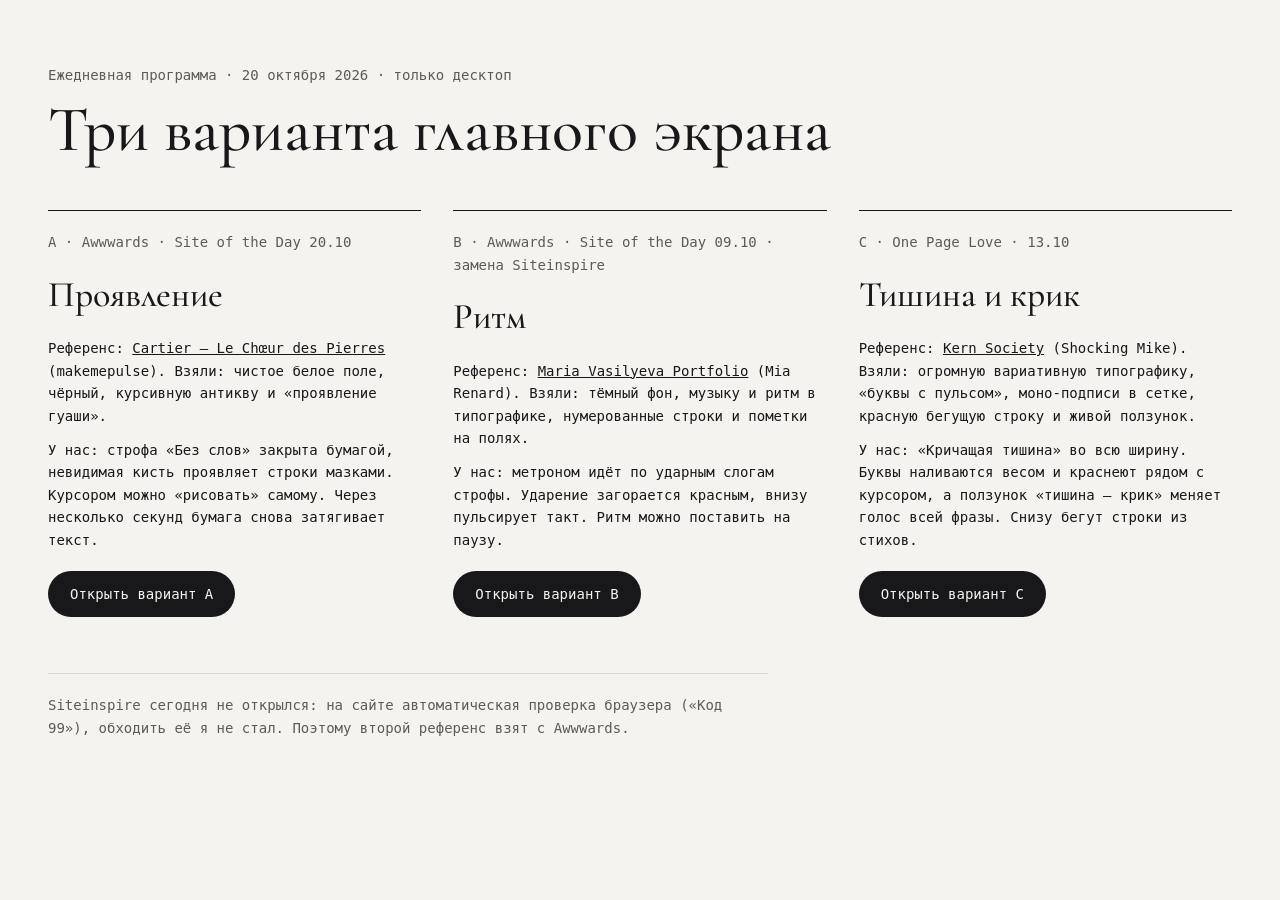
==== drafts/2026-10-20/index.html @ eea4a085 "Черновики Hero на 20.10: три варианта по референсам Co-Authored-By: Claude Opus 5.5 <noreply@anthrop" ====
<!doctype html>
<html lang="ru">
<head>
<meta charset="utf-8">
<meta name="viewport" content="width=device-width, initial-scale=1">
<meta name="robots" content="noindex">
<title>Варианты Hero — 20 октября 2026</title>
<link href="https://fonts.googleapis.com/css2?family=Cormorant+Garamond:wght@500&family=PT+Mono&display=swap" rel="stylesheet">
<style>
  :root { --bg: #f4f3ef; --ink: #18171a; --muted: #5e5b56; --line: #dcd9d2; --accent: #b3261e; }
  * { box-sizing: border-box; margin: 0; padding: 0; }
  body { background: var(--bg); color: var(--ink); font-family: "PT Mono", monospace; font-size: 14px; line-height: 1.6; padding: 64px 48px; }
  a { color: inherit; }
  h1 { font-family: "Cormorant Garamond", serif; font-weight: 500; font-size: 64px; line-height: 1; margin: 12px 0 48px; }
  .muted { color: var(--muted); }
  .grid { display: grid; grid-template-columns: repeat(3, 1fr); gap: 32px; }
  .card { border-top: 1px solid var(--ink); padding-top: 20px; }
  .card h2 { font-family: "Cormorant Garamond", serif; font-weight: 500; font-size: 36px; margin: 6px 0 14px; }
  .card p { margin-bottom: 12px; }
  .open { display: inline-block; margin-top: 8px; padding: 12px 22px; border-radius: 999px; background: var(--ink); color: var(--bg); text-decoration: none; }
  .open:hover { background: var(--accent); }
  .note { margin-top: 56px; max-width: 720px; padding-top: 20px; border-top: 1px solid var(--line); }
</style>
</head>
<body>
  <p class="muted">Ежедневная программа · 20 октября 2026 · только десктоп</p>
  <h1>Три варианта главного экрана</h1>

  <div class="grid">
    <article class="card">
      <p class="muted">A · Awwwards · Site of the Day 20.10</p>
      <h2>Проявление</h2>
      <p>Референс: <a href="https://www.awwwards.com/sites/cartier-le-choeur-des-pierres">Cartier — Le Chœur des Pierres</a> (makemepulse). Взяли: чистое белое поле, чёрный, курсивную антикву и «проявление гуаши».</p>
      <p>У нас: строфа «Без слов» закрыта бумагой, невидимая кисть проявляет строки мазками. Курсором можно «рисовать» самому. Через несколько секунд бумага снова затягивает текст.</p>
      <a class="open" href="a.html">Открыть вариант A</a>
    </article>
    <article class="card">
      <p class="muted">B · Awwwards · Site of the Day 09.10 · замена Siteinspire</p>
      <h2>Ритм</h2>
      <p>Референс: <a href="https://www.awwwards.com/sites/maria-vasilyeva-portfolio">Maria Vasilyeva Portfolio</a> (Mia Renard). Взяли: тёмный фон, музыку и ритм в типографике, нумерованные строки и пометки на полях.</p>
      <p>У нас: метроном идёт по ударным слогам строфы. Ударение загорается красным, внизу пульсирует такт. Ритм можно поставить на паузу.</p>
      <a class="open" href="b.html">Открыть вариант B</a>
    </article>
    <article class="card">
      <p class="muted">C · One Page Love · 13.10</p>
      <h2>Тишина и крик</h2>
      <p>Референс: <a href="https://onepagelove.com/kern-society">Kern Society</a> (Shocking Mike). Взяли: огромную вариативную типографику, «буквы с пульсом», моно-подписи в сетке, красную бегущую строку и живой ползунок.</p>
      <p>У нас: «Кричащая тишина» во всю ширину. Буквы наливаются весом и краснеют рядом с курсором, а ползунок «тишина — крик» меняет голос всей фразы. Снизу бегут строки из стихов.</p>
      <a class="open" href="c.html">Открыть вариант C</a>
    </article>
  </div>

  <p class="note muted">Siteinspire сегодня не открылся: на сайте автоматическая проверка браузера («Код 99»), обходить её я не стал. Поэтому второй референс взят с Awwwards.</p>
</body>
</html>
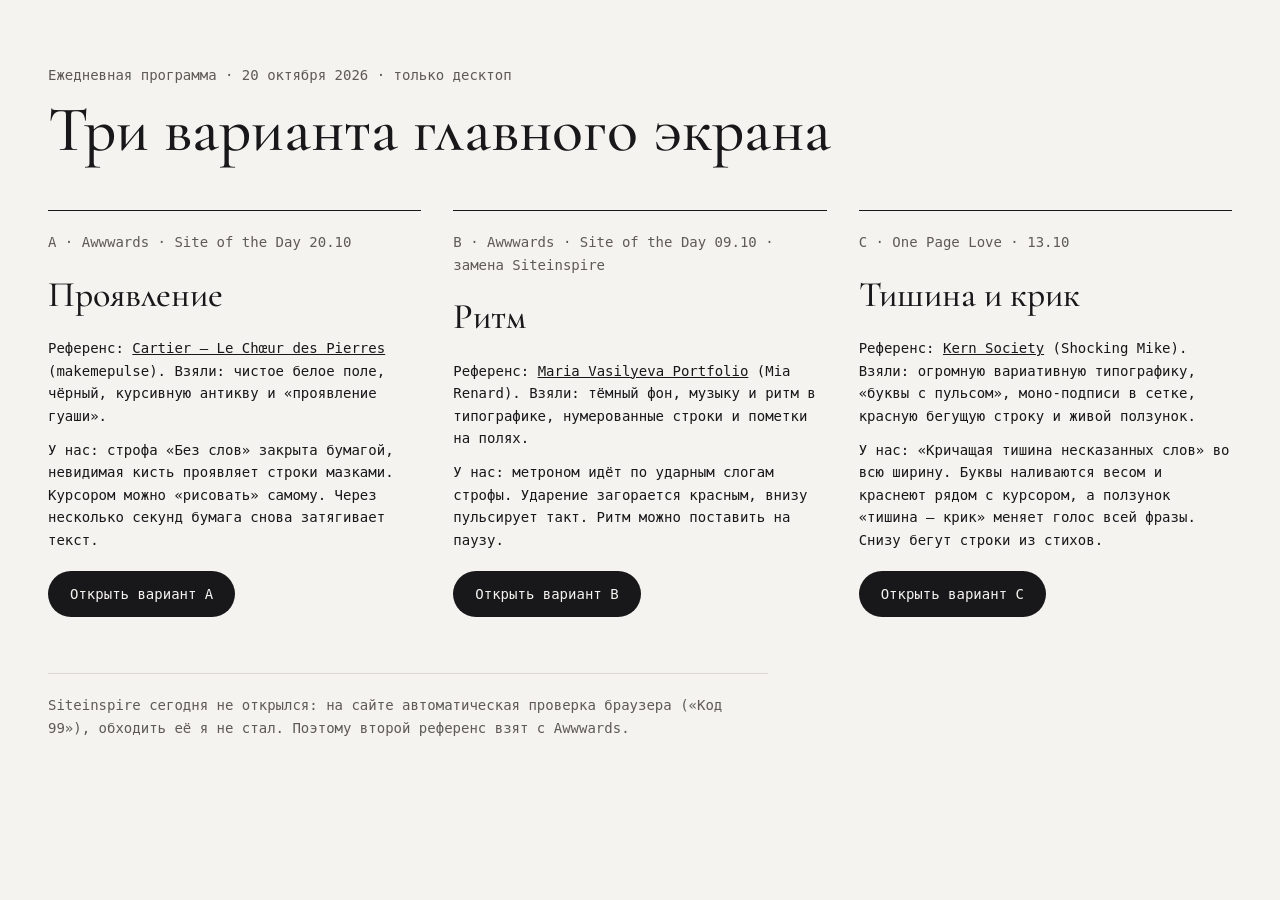
==== commit fe6fa6b2: "Утверждённый заголовок и подзаголовок Hero: правило в CLAUDE.md, исправлены варианты B и C Co-Author" ====
--- a/drafts/2026-10-20/index.html
+++ b/drafts/2026-10-20/index.html
@@ -45,7 +45,7 @@
       <p class="muted">C · One Page Love · 13.10</p>
       <h2>Тишина и крик</h2>
       <p>Референс: <a href="https://onepagelove.com/kern-society">Kern Society</a> (Shocking Mike). Взяли: огромную вариативную типографику, «буквы с пульсом», моно-подписи в сетке, красную бегущую строку и живой ползунок.</p>
-      <p>У нас: «Кричащая тишина» во всю ширину. Буквы наливаются весом и краснеют рядом с курсором, а ползунок «тишина — крик» меняет голос всей фразы. Снизу бегут строки из стихов.</p>
+      <p>У нас: «Кричащая тишина несказанных слов» во всю ширину. Буквы наливаются весом и краснеют рядом с курсором, а ползунок «тишина — крик» меняет голос всей фразы. Снизу бегут строки из стихов.</p>
       <a class="open" href="c.html">Открыть вариант C</a>
     </article>
   </div>
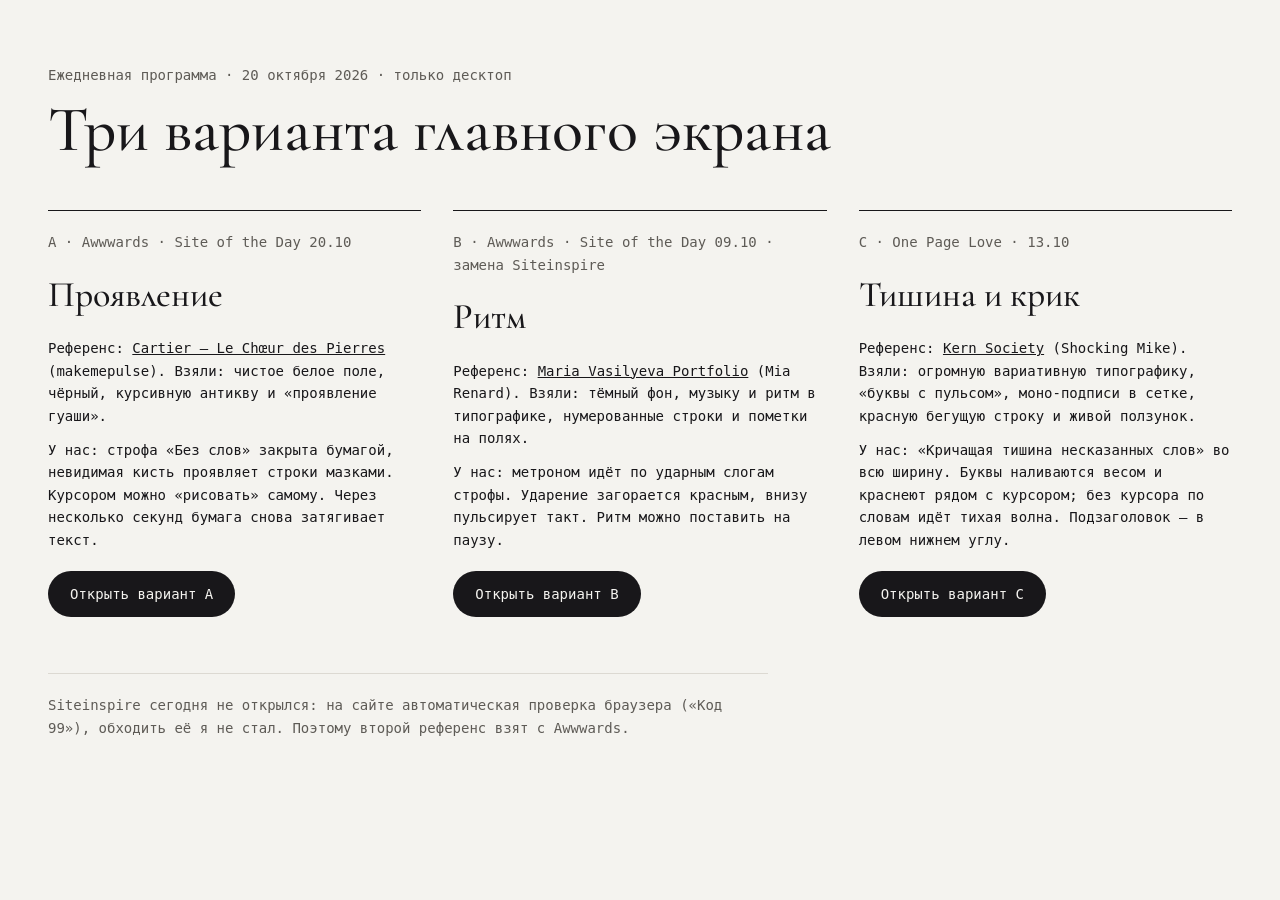
==== commit 5a10e7f7: "Вариант C: без бегущей строки и ползунка, вес букв 30%, подзаголовок слева внизу Co-Authored-By: Cla" ====
--- a/drafts/2026-10-20/index.html
+++ b/drafts/2026-10-20/index.html
@@ -45,7 +45,7 @@
       <p class="muted">C · One Page Love · 13.10</p>
       <h2>Тишина и крик</h2>
       <p>Референс: <a href="https://onepagelove.com/kern-society">Kern Society</a> (Shocking Mike). Взяли: огромную вариативную типографику, «буквы с пульсом», моно-подписи в сетке, красную бегущую строку и живой ползунок.</p>
-      <p>У нас: «Кричащая тишина несказанных слов» во всю ширину. Буквы наливаются весом и краснеют рядом с курсором, а ползунок «тишина — крик» меняет голос всей фразы. Снизу бегут строки из стихов.</p>
+      <p>У нас: «Кричащая тишина несказанных слов» во всю ширину. Буквы наливаются весом и краснеют рядом с курсором; без курсора по словам идёт тихая волна. Подзаголовок — в левом нижнем углу.</p>
       <a class="open" href="c.html">Открыть вариант C</a>
     </article>
   </div>
